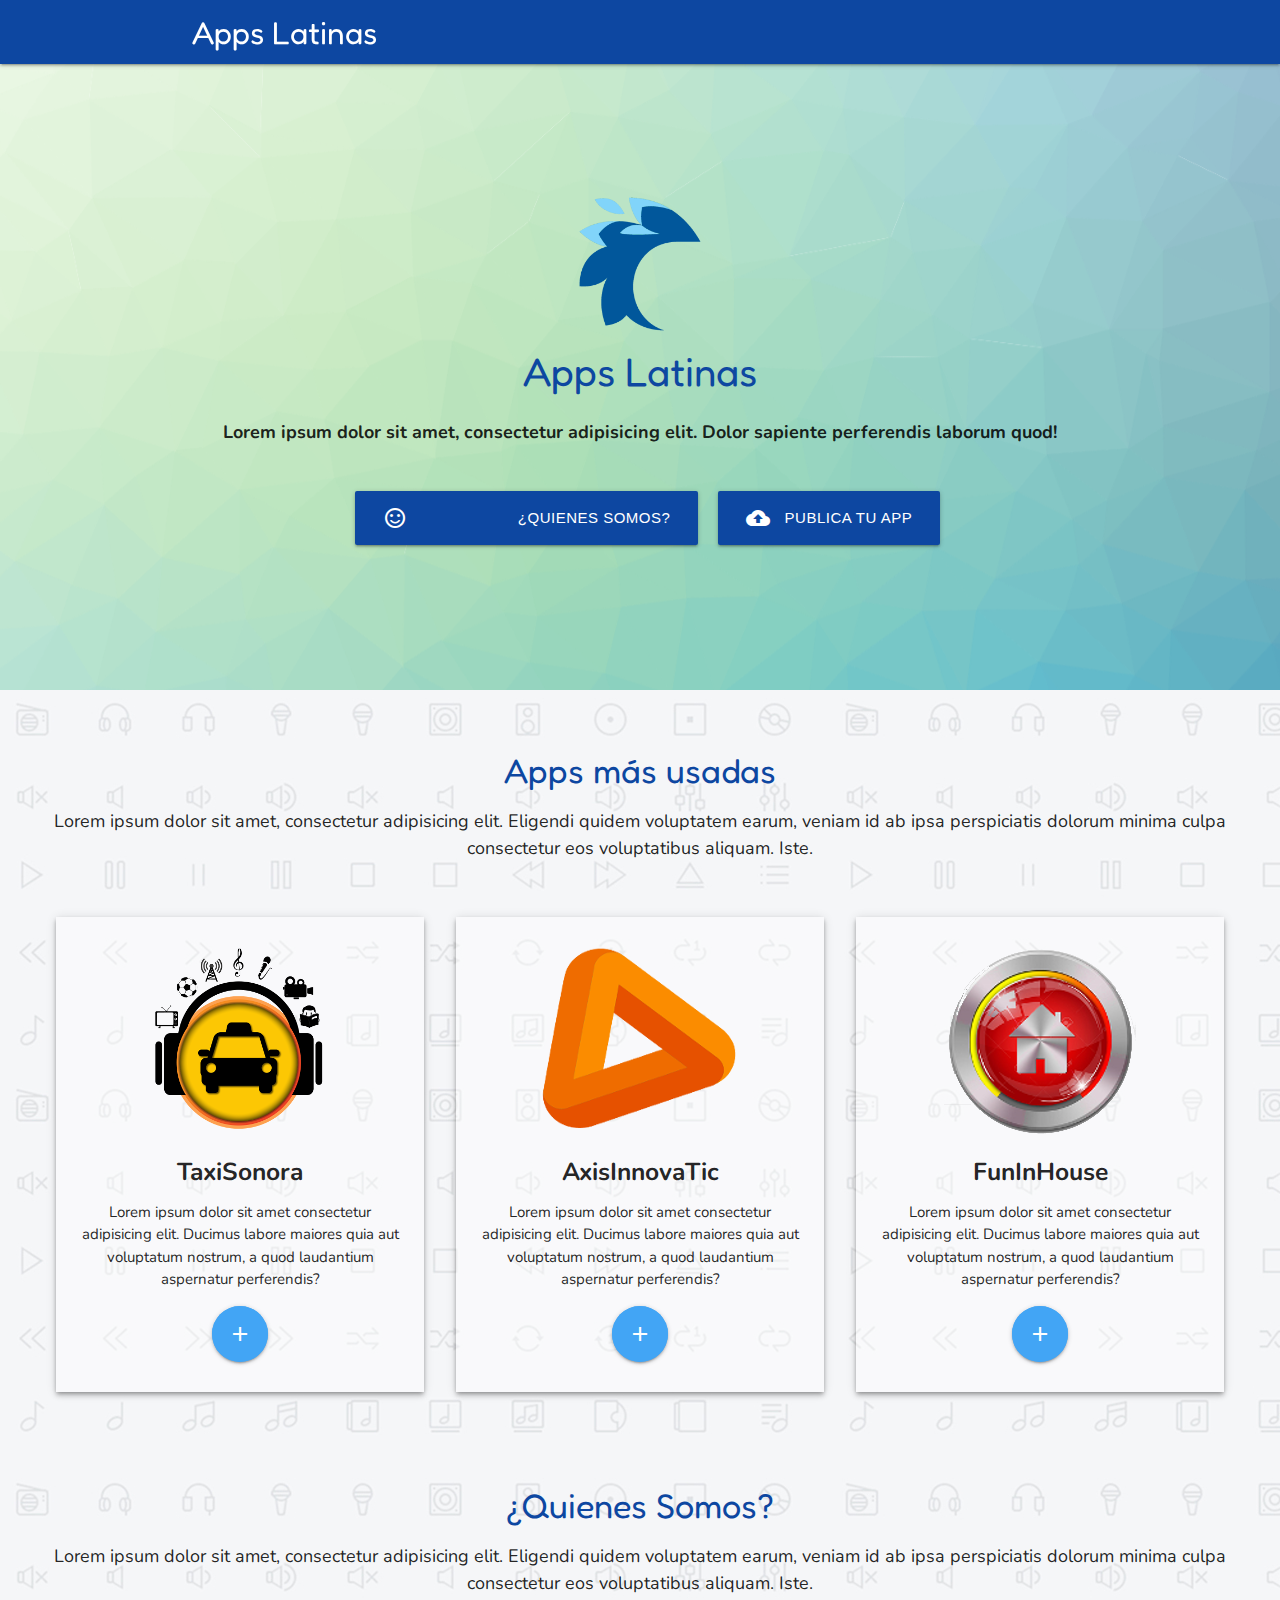
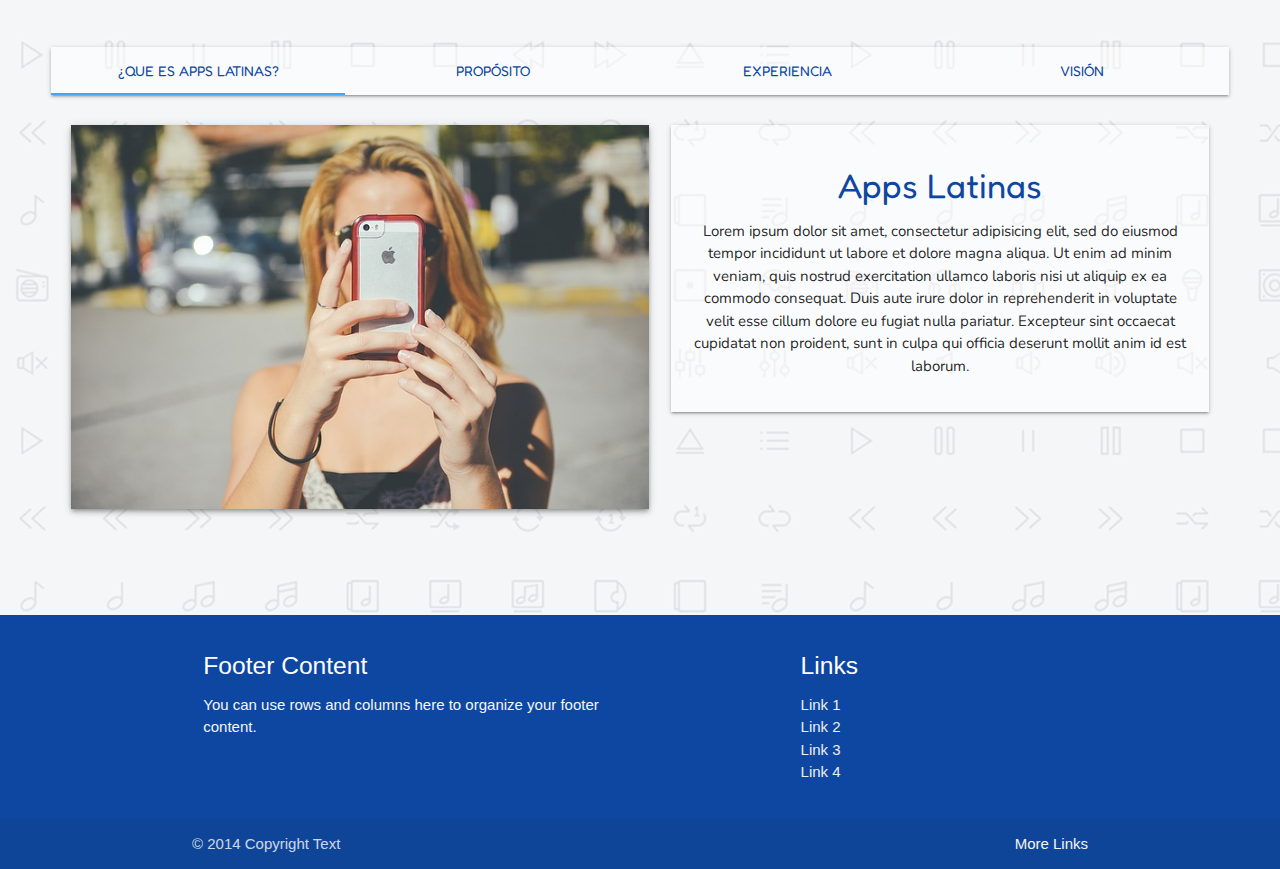
==== index.html @ 76a3c9b3 "publicacion de portal web" ====
<!DOCTYPE html>
<html lang="es">

<head>
    <meta charset="UTF-8">
    <meta name="viewport" content="width=device-width, initial-scale=1.0">
    <meta http-equiv="X-UA-Compatible" content="ie=edge">
    <title>Apps Latinas</title>
    <!--Import Google Icon Font-->
    <link href="https://fonts.googleapis.com/icon?family=Material+Icons" rel="stylesheet">
    <link rel="stylesheet" href="https://use.fontawesome.com/releases/v5.2.0/css/all.css" integrity="sha384-hWVjflwFxL6sNzntih27bfxkr27PmbbK/iSvJ+a4+0owXq79v+lsFkW54bOGbiDQ" crossorigin="anonymous">
    <!--Import materialize.css-->
    <link type="text/css" rel="stylesheet" href="css/materialize.min.css" media="screen,projection" />
    <link type="text/css" rel="stylesheet" href="css/animate.css" />
    <link type="text/css" rel="stylesheet" href="css/estilos.css" />
</head>

<body>
    <!-- NavBar -->
    <div class="navbar-fixed">
        <nav class="blue darken-4">
            <div class="container">
                <div class="nav-wrapper">
                    <a href="#!" class="brand-logo">Apps Latinas</a>
                    <ul id="nav-mobile" class="right hide-on-med-and-down">
                        <li><a href="#"><i class="fab fa-twitter"></i></a></li>
                        <li><a href="#"><i class="fab fa-youtube"></i></a></li>
                        <li><a href="#"><i class="fab fa-facebook"></i></a></li>
                    </ul>
                </div>
            </div>
        </nav>
    </div>
    <!-- NavBar -->
    <div class="fondo-img">            
        <div class="container">              
            <div class="contenedor center-align">

                <img src="img/logo.png" alt="logo" class="logo"><br>

                <a href="#" class="center-align tituloP  blue-text text-darken-4">
                    Apps Latinas
                </a>

                <p class="slogan center-align">
                    Lorem ipsum dolor sit amet, consectetur adipisicing elit. Dolor sapiente perferendis laborum quod!
                </p>

                <div class="botones-centrales">
                    
                    <a class="waves-effect waves-light btn-large blue darken-4 abtn"><i class="material-icons left">sentiment_satisfied_alt</i>¿Quienes Somos?</a>
                    <a class="waves-effect waves-light btn-large blue darken-4"><i class="material-icons left">backup</i>Publica tu App</a>

                </div>                        
            </div>    
        </div>
    </div>

    <!-- Inicio Apps mas usadas -->

    <div class="main-container">
        
        <h4 class="center-align titulos blue-text text-darken-4">Apps más usadas</h4>

        <p class="center-align subtitulos">Lorem ipsum dolor sit amet, consectetur adipisicing elit. Eligendi quidem voluptatem earum, veniam id ab ipsa perspiciatis dolorum minima culpa consectetur eos voluptatibus aliquam. Iste.</p>

        <div class="content-apps center-align">
            <div class="row">

                <div class="col s12 m6 l4">
                    <div class="app z-depth-2 hoverable">
                        <img src="img/app.png" class="responsive-img" alt="appimg">
                        <h5 class="tituloApps">TaxiSonora</h5>
                        <p>Lorem ipsum dolor sit amet consectetur adipisicing elit. Ducimus labore maiores quia aut voluptatum nostrum, a quod laudantium aspernatur perferendis?</p>
                        <a class="btn-floating btn-large waves-effect blue lighten-1 pulse"><i class="material-icons">add</i></a>    
                    </div> 
                </div>

                <div class="col s12 m6 l4">
                    <div class="app z-depth-2 hoverable">
                        <img src="img/logoa.png" class="responsive-img" alt="appimg">
                        <h5 class="tituloApps">AxisInnovaTic</h5>
                        <p>Lorem ipsum dolor sit amet consectetur adipisicing elit. Ducimus labore maiores quia aut voluptatum nostrum, a quod laudantium aspernatur perferendis?</p>
                        <a class="btn-floating btn-large waves-effect blue lighten-1 pulse"><i class="material-icons">add</i></a>
                    </div>
                </div>

                <div class="col s12 m6 l4">
                    <div class="app z-depth-2 hoverable">
                        <img src="img/logof.png" class="responsive-img" alt="appimg">
                        <h5 class="tituloApps">FunInHouse</h5>
                        <p>Lorem ipsum dolor sit amet consectetur adipisicing elit. Ducimus labore maiores quia aut voluptatum nostrum, a quod laudantium aspernatur perferendis?</p>
                        <a class="btn-floating btn-large waves-effect blue lighten-1 pulse"><i class="material-icons">add</i></a>
                    </div>
                </div>

            </div>
        </div>
    
        <!-- Fin Apps mas usadas -->


        <!-- Inicio Quienes somos -->

        <div class="qsomos">
            
            <h4 class="center-align titulos blue-text text-darken-4">¿Quienes Somos?</h4>

            <p class="center-align subtitulos">Lorem ipsum dolor sit amet, consectetur adipisicing elit. Eligendi quidem voluptatem earum, veniam id ab ipsa perspiciatis dolorum minima culpa consectetur eos voluptatibus aliquam. Iste.</p>

            <div class="row">

                <div class="col s12">

                  <ul id="tabs-swipe-demo" class="tabs z-depth-1">
                    <li class="tab col s3"><a class="blue-text text-darken-4 active" href="#test-swipe-1">¿Que es Apps Latinas?</a></li>
                    <li class="tab col s3"><a class="blue-text text-darken-4" href="#test-swipe-2">Propósito</a></li>
                    <li class="tab col s3"><a class="blue-text text-darken-4" href="#test-swipe-3">Experiencia</a></li>
                    <li class="tab col s3"><a class="blue-text text-darken-4" href="#test-swipe-4">Visión</a></li>
                  </ul>

                </div>
    
                <div id="test-swipe-1" class="col s12">
                    <div class="row">                       
                        <div class="col s12 m6 l6 center-align">
                            <img src="img/img8.jpg" class="responsive-img img-float z-depth-2" alt="imagen8">     
                        </div>
                        <div class="col s12 m6 l6 center-align">
                            <div class="content z-depth-1">                                    
                                <h4 class="blue-text text-darken-4">Apps Latinas</h4>

                                <p class="parrafo">    
                                    Lorem ipsum dolor sit amet, consectetur adipisicing elit, sed do eiusmod
                                    tempor incididunt ut labore et dolore magna aliqua. Ut enim ad minim veniam,
                                    quis nostrud exercitation ullamco laboris nisi ut aliquip ex ea commodo
                                    consequat. Duis aute irure dolor in reprehenderit in voluptate velit esse
                                    cillum dolore eu fugiat nulla pariatur. Excepteur sint occaecat cupidatat non
                                    proident, sunt in culpa qui officia deserunt mollit anim id est laborum.</p>
                            </div>
                        </div>   
                    </div>          
                </div>

                <div id="test-swipe-2" class="col s12">
                    <div class="row">                       
                        <div class="col s12 m6 l6 center-align">
                            <img src="img/img6.jpg" class="responsive-img img-float z-depth-2" alt="imagen8">     
                        </div>
                        <div class="col s12 m6 l6 center-align">
                            <div class="content z-depth-1">                                    
                                <h4 class="blue-text text-darken-4">Propósito</h4>

                                <p class="parrafo">    
                                    Lorem ipsum dolor sit amet, consectetur adipisicing elit, sed do eiusmod
                                    tempor incididunt ut labore et dolore magna aliqua. Ut enim ad minim veniam,
                                    quis nostrud exercitation ullamco laboris nisi ut aliquip ex ea commodo
                                    consequat. Duis aute irure dolor in reprehenderit in voluptate velit esse
                                    cillum dolore eu fugiat nulla pariatur. Excepteur sint occaecat cupidatat non
                                    proident, sunt in culpa qui officia deserunt mollit anim id est laborum.</p>
                            </div>
                        </div>   
                    </div>          
                </div>

                <div id="test-swipe-3" class="col s12">
                    <div class="row">                       
                        <div class="col s12 m6 l6 center-align">
                            <img src="img/img5.jpg" class="responsive-img img-float z-depth-2" alt="imagen8">     
                        </div>
                        <div class="col s12 m6 l6 center-align">
                            <div class="content z-depth-1">                                    
                                <h4 class="blue-text text-darken-4">Experiencia</h4>

                                <p class="parrafo">    
                                    Lorem ipsum dolor sit amet, consectetur adipisicing elit, sed do eiusmod
                                    tempor incididunt ut labore et dolore magna aliqua. Ut enim ad minim veniam,
                                    quis nostrud exercitation ullamco laboris nisi ut aliquip ex ea commodo
                                    consequat. Duis aute irure dolor in reprehenderit in voluptate velit esse
                                    cillum dolore eu fugiat nulla pariatur. Excepteur sint occaecat cupidatat non
                                    proident, sunt in culpa qui officia deserunt mollit anim id est laborum.</p>
                            </div>
                        </div>   
                    </div>          
                </div>

                <div id="test-swipe-4" class="col s12">
                    <div class="row">                       
                        <div class="col s12 m6 l6 center-align">
                            <img src="img/img4.jpg" class="responsive-img img-float z-depth-2" alt="imagen8">     
                        </div>
                        <div class="col s12 m6 l6 center-align">
                            <div class="content z-depth-1">                                    
                                <h4 class="blue-text text-darken-4">Visión</h4>

                                <p class="parrafo">    
                                    Lorem ipsum dolor sit amet, consectetur adipisicing elit, sed do eiusmod
                                    tempor incididunt ut labore et dolore magna aliqua. Ut enim ad minim veniam,
                                    quis nostrud exercitation ullamco laboris nisi ut aliquip ex ea commodo
                                    consequat. Duis aute irure dolor in reprehenderit in voluptate velit esse
                                    cillum dolore eu fugiat nulla pariatur. Excepteur sint occaecat cupidatat non
                                    proident, sunt in culpa qui officia deserunt mollit anim id est laborum.</p>
                            </div>
                        </div>   
                    </div>          
                </div>
            </div>
        </div>

        <!-- Fin Quienes somos -->

    </div>

   
    <!-- Inicio Footer -->

    <footer class="page-footer blue darken-4">
        <div class="container">
            <div class="row">
                <div class="col l6 s12">
                    <h5 class="white-text">Footer Content</h5>
                    <p class="grey-text text-lighten-4">You can use rows and columns here to organize your footer content.</p>
                </div>
                <div class="col l4 offset-l2 s12">
                    <h5 class="white-text">Links</h5>
                    <ul>
                        <li><a class="grey-text text-lighten-3" href="#!">Link 1</a></li>
                        <li><a class="grey-text text-lighten-3" href="#!">Link 2</a></li>
                        <li><a class="grey-text text-lighten-3" href="#!">Link 3</a></li>
                        <li><a class="grey-text text-lighten-3" href="#!">Link 4</a></li>
                    </ul>
                </div>
            </div>
        </div>
        <div class="footer-copyright">
            <div class="container">
                © 2014 Copyright Text
                <a class="grey-text text-lighten-4 right" href="#!">More Links</a>
            </div>
        </div>
    </footer>

    <!-- FIn Footer -->

    <script type="text/javascript" src="js/materialize.min.js"></script>
    <script type="text/javascript">

        document.addEventListener('DOMContentLoaded', function() {

            var elems = document.querySelectorAll('.tabs');
            var instance = M.Tabs.init(elems);

        });

    </script>
</body>

</html>
---- css/estilos.css ----
/* Imports de fuentes */

@import url('https://fonts.googleapis.com/css?family=Fredoka+One');
@import url('https://fonts.googleapis.com/css?family=Nunito');

/*Fin  Imports de fuentes */


/* Navbar */

body, nav, footer{
    margin: auto;
    max-width: 1600px;
}

h4{
   font-family: 'Fredoka One', cursive; 
}

.brand-logo {
    font-family: 'Fredoka One', cursive;
}

.logo {
    width: 140px;
}

/* Fin Navbar */

/* estilos fondo principal index*/

.fondo-img{
    background-image: url('../img/fondo-index.png');
}

.contenedor{
    padding: 130px 0px;
}

.abtn{
    margin: 15px;
}


.tituloP{
    font-size: 40px;
    font-family: 'Fredoka One', cursive;

}

.slogan{
    font-size: 18px;
    font-family: 'Nunito', sans-serif;
    font-weight: bold;
    margin-bottom: 30px;
}

    
/* fin estilos fondo principal index*/

/*Contenedor mejores apps*/

.main-container{
    background-image: url('../img/fondo2.jpg');
    padding: 40px;
}

.tituloApps{
    font-weight: bold;
}

.content-app{

    font-family: 'Nunito', sans-serif;
}

.subtitulos{

    font-family: 'Nunito', sans-serif;
    font-size: 18px;
    margin-bottom: 50px;

}

.app{
    
    background-color: rgba(255, 255, 255, .4);
    font-family: 'Nunito', sans-serif;
    margin: 5px;
    padding: 30px 20px;

}

.titulos{

    font-family: 'Fredoka One', cursive;

}
/*Fin contenedor mejores apps*/


/* Inicio quienes somos */

.qsomos{
    margin: 90px 0px 20px;
}

.tabs{
    background-color: rgba(255, 255, 255, .5);
    font-family: 'Fredoka One', cursive;
}

.tabs .tab a:focus, .tabs .tab a:focus.active{
    background-color: rgba(13, 71, 161, .1);
}
.tabs .indicator{
    background-color: #42a5f5;
}

.img-float{
    margin: 30px 20px 20px;
}

.content{
    margin: 30px 20px 20px;
    padding: 20px;
    background-color: rgba(255, 255, 255, .5);
}

.parrafo{
    font-family: 'Nunito', sans-serif;
}


/* Inicio quienes somos */


/* Media query */

@media only screen and (max-width: 500px) and (min-width: 100px) {
   
    nav .brand-logo{
        font-size: 1.5rem;
    }

    .abtn{
        margin: 15px;
    }

    .contenedor{
        padding: 50px 0px;
    }

    .main-container{
        padding: 5px;
    }

    .img-float{
        margin: 5px 3px 3px;
    }

    .content{
        margin: 5px 3px 3px;
        padding: 10px;
    }


}
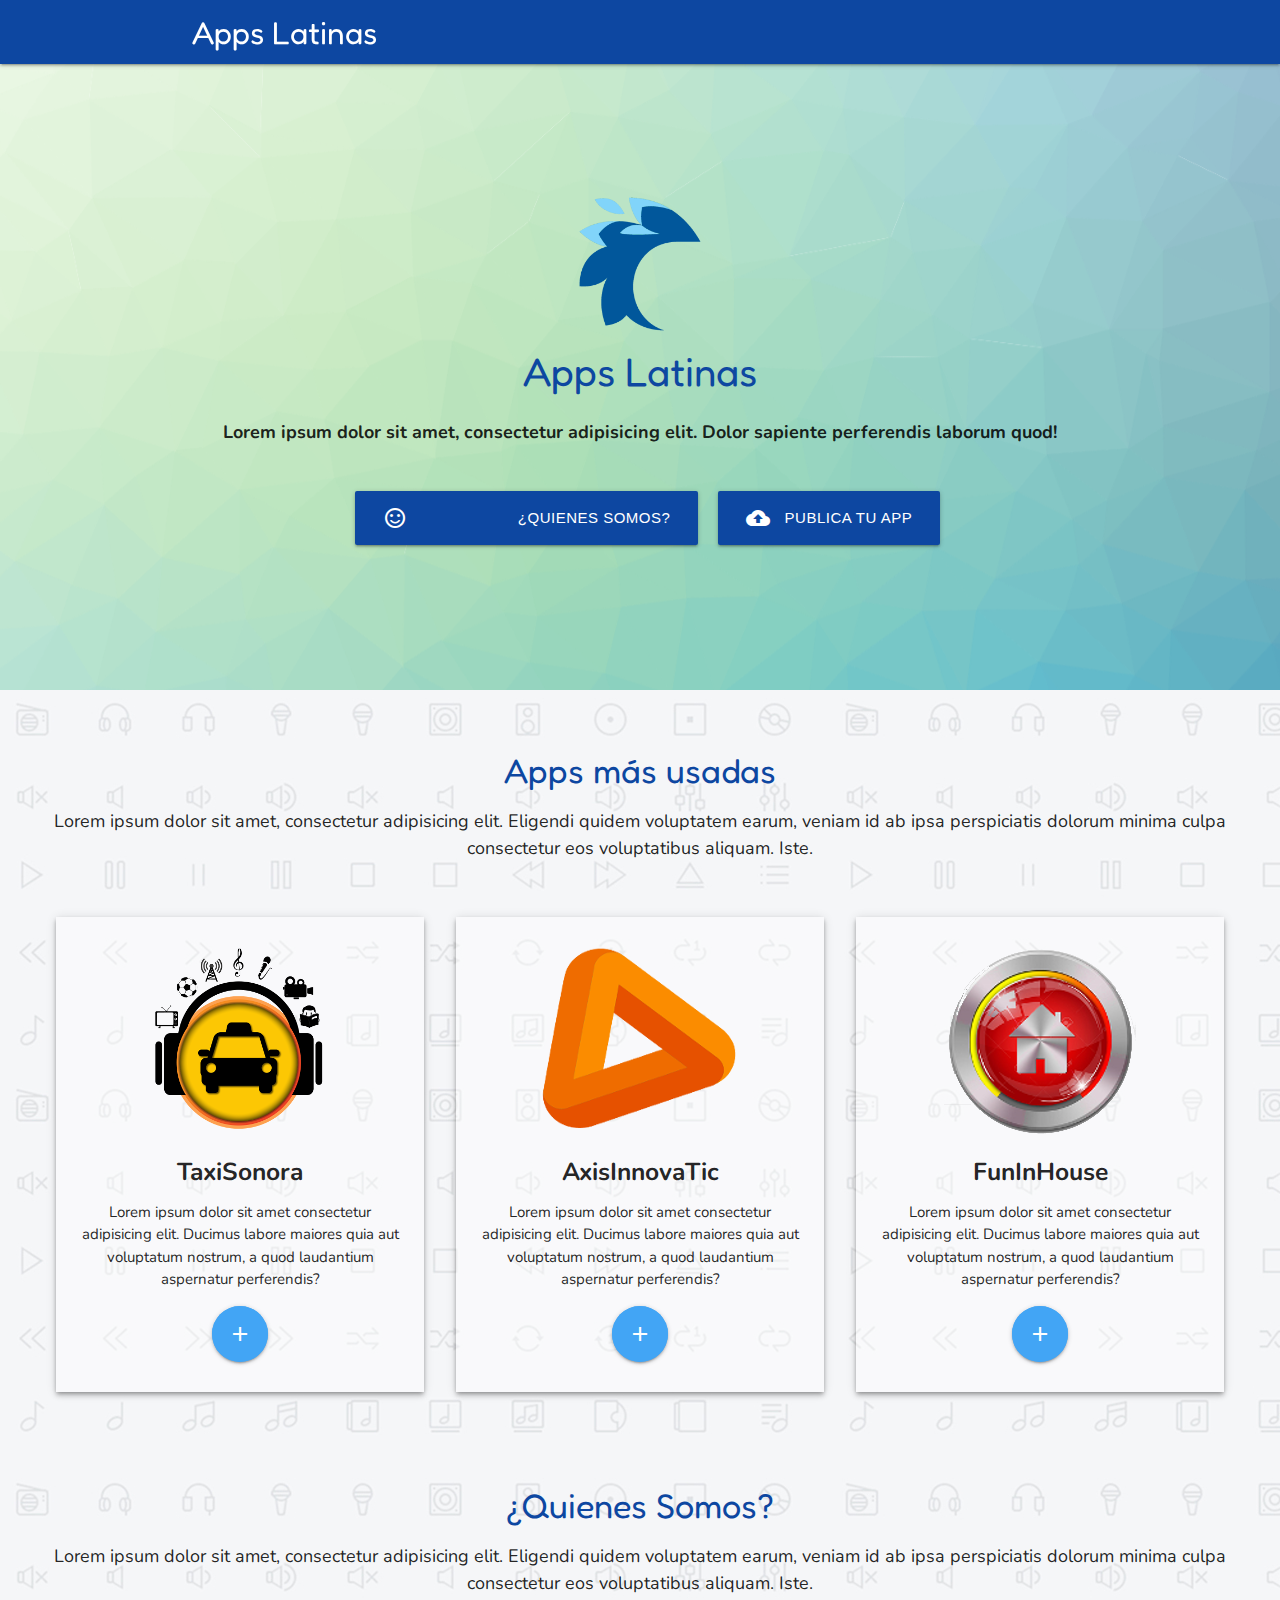
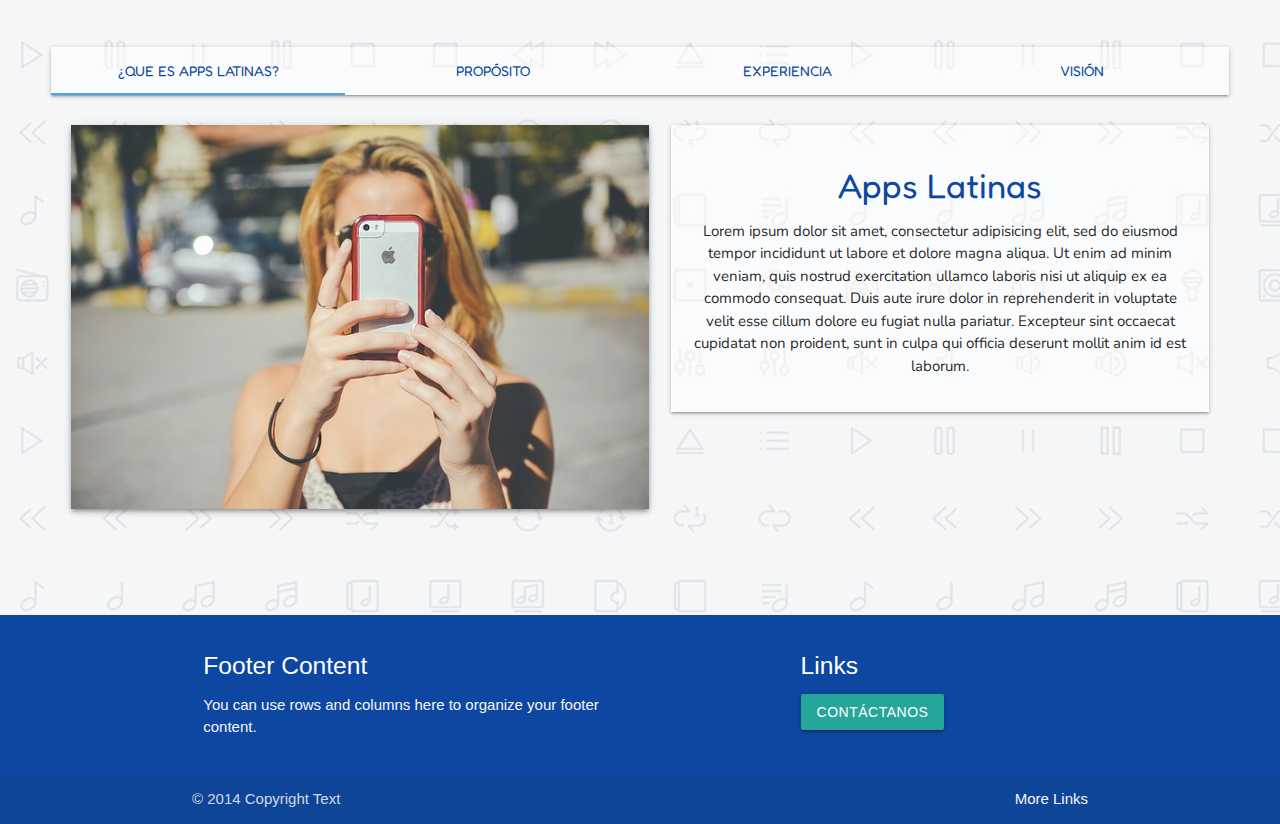
==== commit 6b407152: "se realizan ajustes al footer y header" ====
--- a/index.html
+++ b/index.html
@@ -21,7 +21,7 @@
         <nav class="blue darken-4">
             <div class="container">
                 <div class="nav-wrapper">
-                    <a href="#!" class="brand-logo">Apps Latinas</a>
+                    <a href="index.html" class="brand-logo">Apps Latinas</a>
                     <ul id="nav-mobile" class="right hide-on-med-and-down">
                         <li><a href="#"><i class="fab fa-twitter"></i></a></li>
                         <li><a href="#"><i class="fab fa-youtube"></i></a></li>
@@ -48,8 +48,8 @@
 
                 <div class="botones-centrales">
                     
-                    <a class="waves-effect waves-light btn-large blue darken-4 abtn"><i class="material-icons left">sentiment_satisfied_alt</i>¿Quienes Somos?</a>
-                    <a class="waves-effect waves-light btn-large blue darken-4"><i class="material-icons left">backup</i>Publica tu App</a>
+                    <a class="waves-effect waves-light btn-large blue darken-4 abtn" href="#qsomos"><i class="material-icons left">sentiment_satisfied_alt</i>¿Quienes Somos?</a>
+                    <a class="waves-effect waves-light btn-large blue darken-4" href="registro.html"><i class="material-icons left">backup</i>Publica tu App</a>
 
                 </div>                        
             </div>    
@@ -102,7 +102,7 @@
 
         <!-- Inicio Quienes somos -->
 
-        <div class="qsomos">
+        <div class="qsomos" id="qsomos">
             
             <h4 class="center-align titulos blue-text text-darken-4">¿Quienes Somos?</h4>
 
@@ -136,7 +136,9 @@
                                     quis nostrud exercitation ullamco laboris nisi ut aliquip ex ea commodo
                                     consequat. Duis aute irure dolor in reprehenderit in voluptate velit esse
                                     cillum dolore eu fugiat nulla pariatur. Excepteur sint occaecat cupidatat non
-                                    proident, sunt in culpa qui officia deserunt mollit anim id est laborum.</p>
+                                    proident, sunt in culpa qui officia deserunt mollit anim id est laborum.
+                                    
+                                </p>
                             </div>
                         </div>   
                     </div>          
@@ -224,10 +226,7 @@
                 <div class="col l4 offset-l2 s12">
                     <h5 class="white-text">Links</h5>
                     <ul>
-                        <li><a class="grey-text text-lighten-3" href="#!">Link 1</a></li>
-                        <li><a class="grey-text text-lighten-3" href="#!">Link 2</a></li>
-                        <li><a class="grey-text text-lighten-3" href="#!">Link 3</a></li>
-                        <li><a class="grey-text text-lighten-3" href="#!">Link 4</a></li>
+                        <li><a class="waves-effect waves-light btn" href="contacto.html">Contáctanos</a></li>
                     </ul>
                 </div>
             </div>
--- a/css/estilos.css
+++ b/css/estilos.css
@@ -8,13 +8,15 @@
 
 /* Navbar */
 
-body, nav, footer{
+body,
+nav,
+footer {
     margin: auto;
     max-width: 1600px;
 }
 
-h4{
-   font-family: 'Fredoka One', cursive; 
+h4 {
+    font-family: 'Fredoka One', cursive;
 }
 
 .brand-logo {
@@ -25,144 +27,223 @@
     width: 140px;
 }
 
+
 /* Fin Navbar */
 
+
 /* estilos fondo principal index*/
 
-.fondo-img{
+.fondo-img {
     background-image: url('../img/fondo-index.png');
 }
 
-.contenedor{
+.contenedor {
     padding: 130px 0px;
 }
 
-.abtn{
+.abtn {
     margin: 15px;
 }
 
-
-.tituloP{
+.tituloP {
     font-size: 40px;
     font-family: 'Fredoka One', cursive;
-
-}
-
-.slogan{
+}
+
+.slogan {
     font-size: 18px;
     font-family: 'Nunito', sans-serif;
     font-weight: bold;
     margin-bottom: 30px;
 }
 
-    
+
 /* fin estilos fondo principal index*/
 
+
 /*Contenedor mejores apps*/
 
-.main-container{
+.main-container {
     background-image: url('../img/fondo2.jpg');
     padding: 40px;
 }
 
-.tituloApps{
+.tituloApps {
     font-weight: bold;
 }
 
-.content-app{
-
-    font-family: 'Nunito', sans-serif;
-}
-
-.subtitulos{
-
+.content-app {
+    font-family: 'Nunito', sans-serif;
+}
+
+.subtitulos {
     font-family: 'Nunito', sans-serif;
     font-size: 18px;
     margin-bottom: 50px;
-
-}
-
-.app{
-    
+}
+
+.app {
     background-color: rgba(255, 255, 255, .4);
     font-family: 'Nunito', sans-serif;
     margin: 5px;
     padding: 30px 20px;
-
-}
-
-.titulos{
-
-    font-family: 'Fredoka One', cursive;
-
-}
+}
+
+.titulos {
+    font-family: 'Fredoka One', cursive;
+}
+
+
 /*Fin contenedor mejores apps*/
 
 
 /* Inicio quienes somos */
 
-.qsomos{
+.qsomos {
     margin: 90px 0px 20px;
 }
 
-.tabs{
+.tabs {
     background-color: rgba(255, 255, 255, .5);
     font-family: 'Fredoka One', cursive;
 }
 
-.tabs .tab a:focus, .tabs .tab a:focus.active{
+.tabs .tab a:focus,
+.tabs .tab a:focus.active {
     background-color: rgba(13, 71, 161, .1);
 }
-.tabs .indicator{
+
+.tabs .indicator {
     background-color: #42a5f5;
 }
 
-.img-float{
+.img-float {
     margin: 30px 20px 20px;
 }
 
-.content{
+.content {
     margin: 30px 20px 20px;
     padding: 20px;
     background-color: rgba(255, 255, 255, .5);
 }
 
-.parrafo{
-    font-family: 'Nunito', sans-serif;
-}
-
-
-/* Inicio quienes somos */
+.parrafo {
+    font-family: 'Nunito', sans-serif;
+}
+
+
+/* Fin quienes somos */
+
+
+/* Inicio Estilos formularios */
+
+.input-field label {
+    color: #000;
+}
+
+
+/* estilo del icono */
+
+.input-field .prefix.active {
+    color: darkblue;
+}
+
+
+/* Fin estilos formularios */
+
+
+/* inicio registro */
+
+.fondoreg {
+    background-image: url('../img/fondo2.jpg');
+    padding: 50px 110px;
+}
+
+.fondoform {
+    background-image: url('../img/fondo-index.png');
+}
+
+.registro-content {
+    margin: 40px 20px;
+}
+
+.card-margen {
+    padding: 20px;
+    background-color: #fff;
+}
+
+.tituloFormReg {
+    font-family: 'Fredoka One', cursive;
+    font-size: 30px;
+}
+
+.tituloLogin {
+    font-family: 'Fredoka One', cursive;
+    font-size: 20px;
+}
+
+.form-reg {
+    margin: 20px 0px 0px;
+}
+
+
+/* fin registro */
+
+
+/* inicio contacto*/
+
+.mapa{
+
+    height: 300px;
+    width: 100%;
+    border: 0;
+    padding: 5px;
+}
+
+.form-contacto{
+    padding: 20px;
+}
+
+
 
 
 /* Media query */
 
 @media only screen and (max-width: 500px) and (min-width: 100px) {
-   
-    nav .brand-logo{
+    nav .brand-logo {
         font-size: 1.5rem;
     }
-
-    .abtn{
+    .abtn {
         margin: 15px;
     }
-
-    .contenedor{
+    .contenedor {
         padding: 50px 0px;
     }
-
-    .main-container{
+    .main-container {
         padding: 5px;
     }
-
-    .img-float{
+    .img-float {
         margin: 5px 3px 3px;
     }
-
-    .content{
+    .content {
         margin: 5px 3px 3px;
         padding: 10px;
     }
 
 
-}
+    .fondoreg{
+        background-image: url('../img/fondo2.jpg');
+        padding: 20px 20px;
+    }
+}
+
+@media only screen and (max-width: 900px) and (min-width: 502px) {
+
+        .fondoreg{
+        background-image: url('../img/fondo2.jpg');
+        padding: 30px 50px;
+    }
+
+    
+
+}
